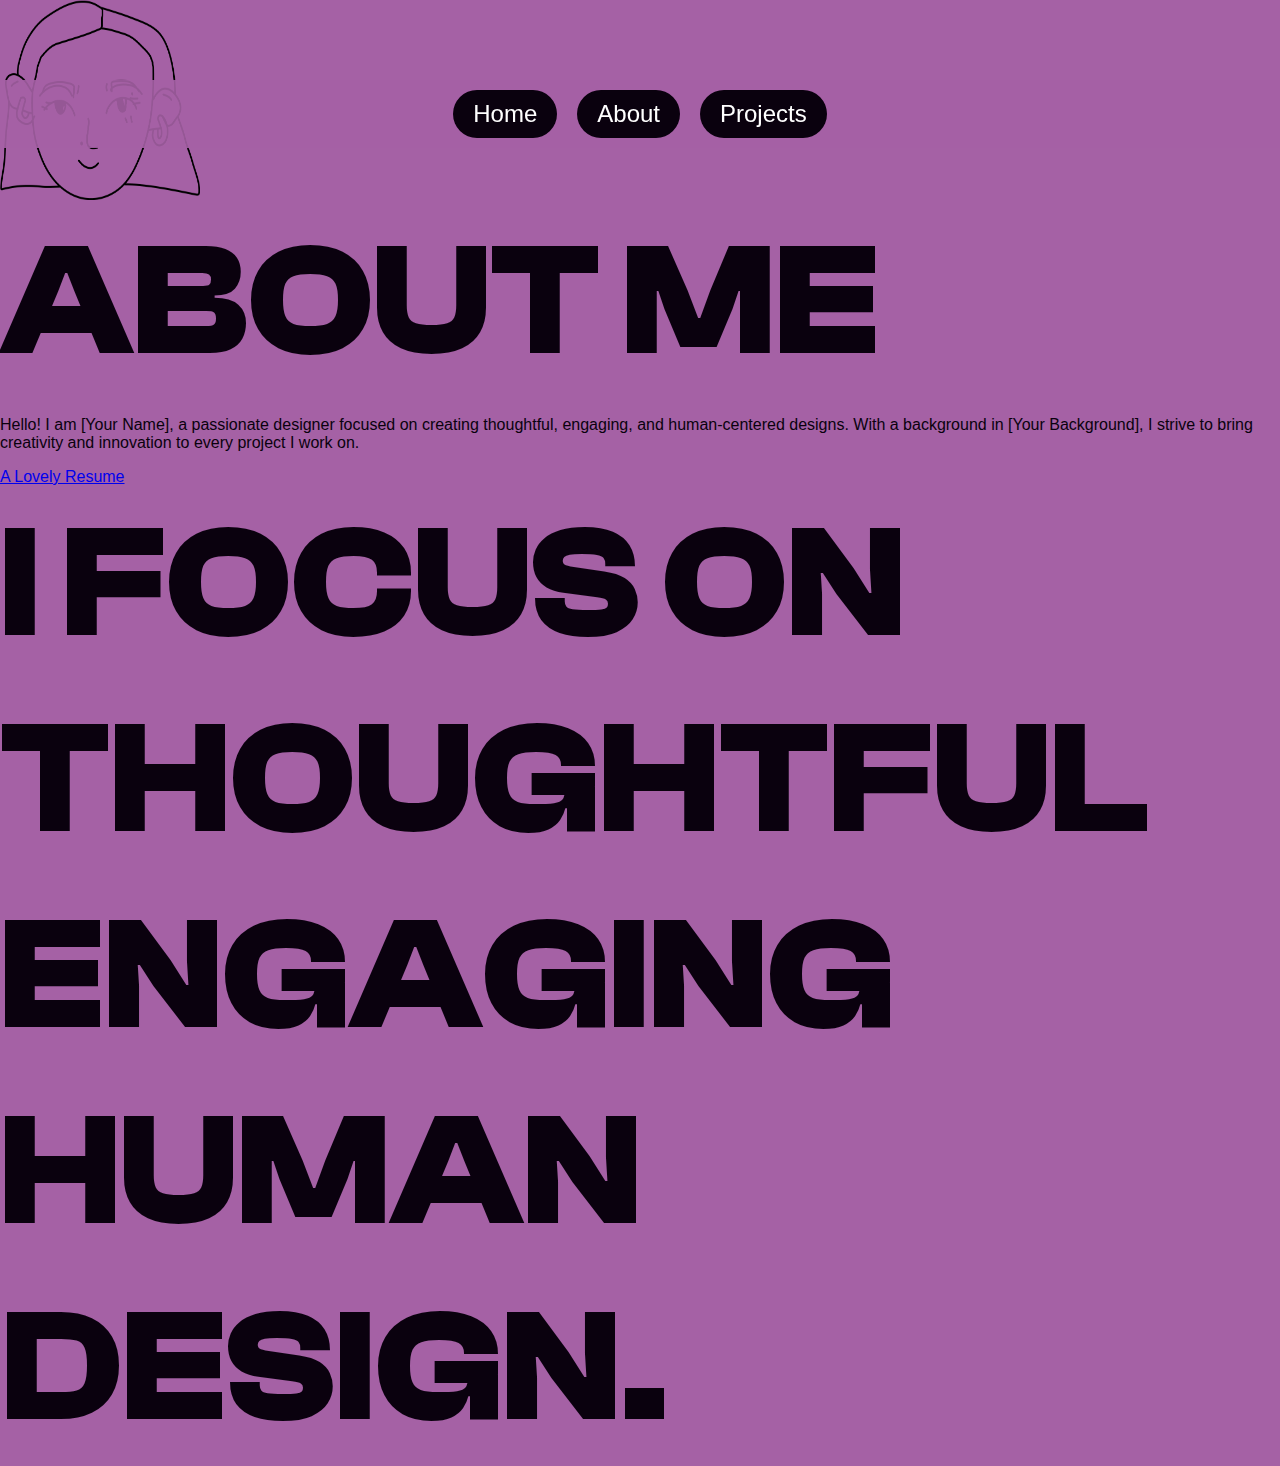
==== about.html @ 4388ec11 "purple" ====
<!DOCTYPE html>
<html lang="en">
<head>
    <meta charset="UTF-8">
    <meta name="viewport" content="width=device-width, initial-scale=1.0">
    <title>About Me</title>
    <link rel="stylesheet" href="styles.css">
</head>
<body>
    <nav>
        <a href="index.html">Home</a>
        <a href="about.html">About</a>
        <a href="projects.html">Projects</a>
    </nav>

    <div class="about-page">
        <div class="about-container">
            <img src="images/face.png" alt="Your Photo" width="200" height="200">
            <div class="summary">
                <h2>About Me</h2>
                <p>Hello! I am [Your Name], a passionate designer focused on creating thoughtful, engaging, and human-centered designs. With a background in [Your Background], I strive to bring creativity and innovation to every project I work on.</p>
                <a href="resume.pdf" class="resume-button">A Lovely Resume</a>
            </div>
        </div>

        <div class="focus-section">
            <h2>I focus on</h2>
            <div class="focus-words">
                <span class="sticker"><h1>Thoughtful</h1></span>
                <span class="sticker"><h1>Engaging</h1></span>
                <span class="sticker"><h1>Human</h1></span>
            </div>
            <h2>design.</h2>
        </div>
---- styles.css ----
@font-face {
  font-family: 'ClashDisplay-Variable';
  src: url('Fonts/WEB/fonts/ClashDisplay-Variable.eot'); /* IE9 Compat Modes */
  src: url('Fonts/WEB/fonts/ClashDisplay-Variable.eot?#iefix') format('embedded-opentype'), /* IE6-IE8 */
       url('Fonts/WEB/fonts/ClashDisplay-Variable.woff2') format('woff2'), /* Super Modern Browsers */
       url('Fonts/WEB/fonts/ClashDisplay-Variable.woff') format('woff'), /* Pretty Modern Browsers */
       url('Fonts/WEB/fonts/ClashDisplay-Variable.ttf') format('truetype'); /* Safari, Android, iOS */
  font-weight: 200 700;
  font-style: normal;
}

/* General styles */
body {
  background-color: rgb(165, 97, 165);
  color: rgb(10, 1, 14);
  font-family: Helvetica, sans-serif;
  display: flex;
  flex-direction: column;
  align-items: flex-start;
  margin: 0;
  padding: 0;
}

title-body{
  background-color: rgb(165, 97, 165);
  color: rgb(10, 1, 14);
  font-family: ClashDisplay-Variable, Helvetica, sans-serif;
  display: flex;
  flex-direction: column;
  justify-content: flex-end;
  align-items: flex-start;
  height: 100vh;
  margin: 0;
  padding: 20px;
}

nav {
  width: 100%;
  display: flex;
  justify-content: center;
  gap: 20px;
  padding: 10px 0;
  position: fixed;
  top: 80px;
  left: 0;
  background-color: rgba(165, 97, 165, 0.9);
  z-index: 100; /* Ensure the navbar is on top */
}

nav a {
  color: white;
  text-decoration: none;
  font-size: 1.5em;
  background-color: rgb(10, 1, 14); /* Semi-transparent background for buttons */
  padding: 10px 20px;
  border-radius: 25px; /* Rounded corners */
  transition: background-color 0.3s ease; /* Smooth transition for hover effect */
}

nav a:hover {
  background-color: rgba(0, 0, 0, 0.7); /* Darker background on hover */
}

header {
  margin-top: 120px; /* Push header below the nav bar */
}

h1, h2 {
  margin: 0;
  font-family: 'ClashDisplay-Variable', Helvetica, sans-serif; /* Use Clash Display for h1 */
}

h1 {
  font-size: 10em;
  text-transform: uppercase;
  font-weight: bold;
}

h2 {
  font-size: 10em;
  text-transform: uppercase;
}

/* Project Cards */
.project-cards {
  margin: 20px;
  display: grid;
  grid-template-columns: repeat(auto-fit, minmax(300px, 1fr));
  gap: 20px;
  padding: 20px;
}

.project-card {
  background-color: rgba(68, 68, 68, 0.9);
  color: #fffaf8;
  border-radius: 20px;
  box-shadow: 0 8px 16px rgba(0, 0, 0, 0.2);
  transition: transform 0.3s, box-shadow 0.3s;
  padding: 20px;
}

.project-card:hover {
  transform: translateY(-5px);
  box-shadow: 0 12px 24px rgba(0, 0, 0, 0.3);
}

.project-card img {
  max-width: 100%;
  border-radius: 10px;
  margin-bottom: 10px;
}

iframe {
  border: 1px solid rgba(0, 0, 0, 0.1);
  width: 100%;
  height: 450px;
}

.learn-more-button {
  display: inline-block;
  margin-top: 15px;
  padding: 10px 20px;
  background-color: #333;
  color: white;
  text-decoration: none;
  border-radius: 5px;
  font-size: 16px;
  font-weight: bold;
  transition: background-color 0.3s ease, transform 0.2s ease;
}

.learn-more-button:hover {
  background-color: #555;
  transform: translateY(-3px);
}

/* Footer */
footer {
  text-align: center;
  margin-top: 20px;
  padding: 20px;
  background-color: rgba(165, 97, 165, 0.9);
  color: #fff;
}
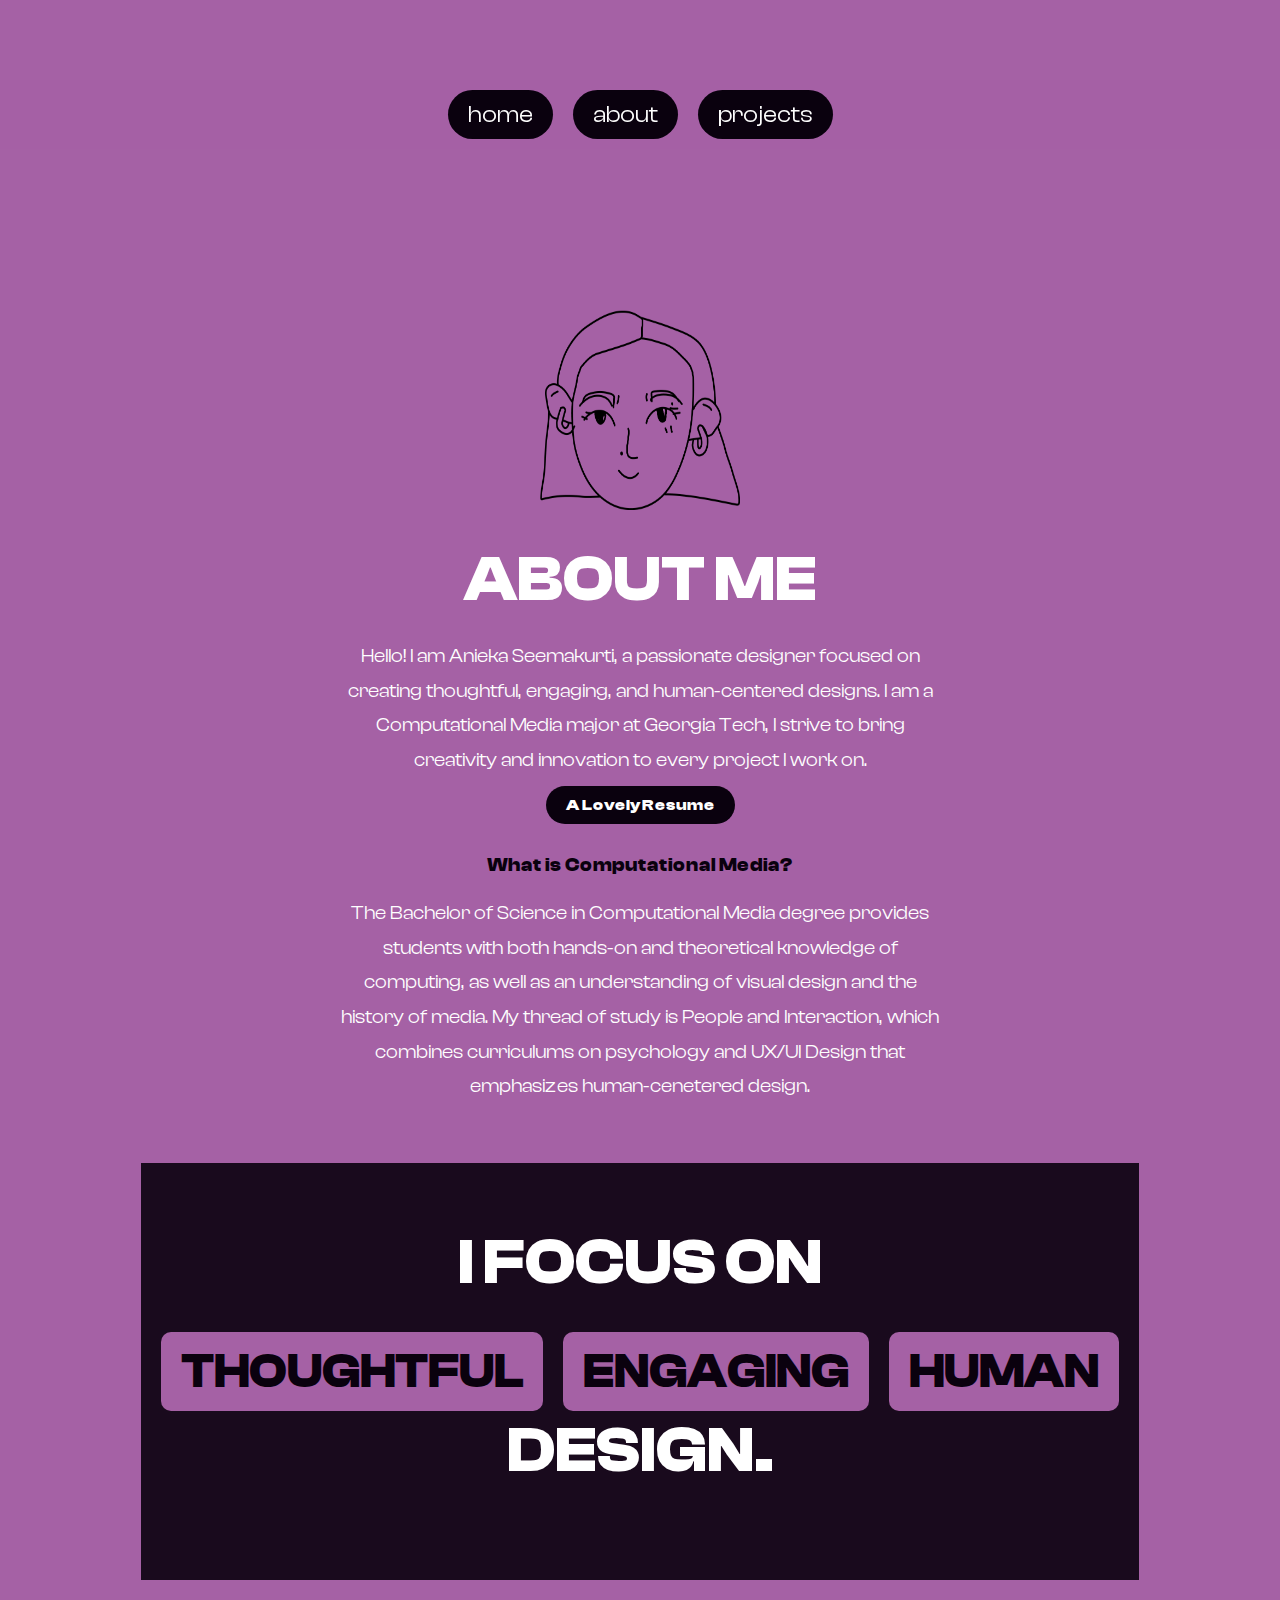
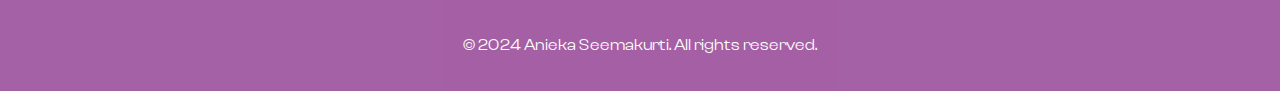
==== commit de5d1405: "update" ====
--- a/about.html
+++ b/about.html
@@ -6,31 +6,44 @@
     <title>About Me</title>
     <link rel="stylesheet" href="styles.css">
 </head>
-<body>
+<body class="about-page">
     <nav>
-        <a href="index.html">Home</a>
-        <a href="about.html">About</a>
-        <a href="projects.html">Projects</a>
+        <a href="index.html">home</a>
+        <a href="about.html">about</a>
+        <a href="projects.html">projects</a>
     </nav>
 
-    <div class="about-page">
+    <header>
         <div class="about-container">
             <img src="images/face.png" alt="Your Photo" width="200" height="200">
             <div class="summary">
                 <h2>About Me</h2>
-                <p>Hello! I am [Your Name], a passionate designer focused on creating thoughtful, engaging, and human-centered designs. With a background in [Your Background], I strive to bring creativity and innovation to every project I work on.</p>
+                <p>Hello! I am Anieka Seemakurti, a passionate designer focused on creating thoughtful, engaging, and human-centered designs. I am a Computational Media major at Georgia Tech, I strive to bring creativity and innovation to every project I work on.</p>
                 <a href="resume.pdf" class="resume-button">A Lovely Resume</a>
+                <br><br>
+                <h3>What is Computational Media?</h3>
+                <p>The Bachelor of Science in Computational Media degree provides students with both hands-on and theoretical knowledge of computing, as well as an understanding of visual design and the history of media. My thread of
+                    study is People and Interaction, which combines curriculums on psychology and UX/UI Design that emphasizes human-cenetered design.</p>
             </div>
         </div>
+    </header>
 
-        <div class="focus-section">
-            <h2>I focus on</h2>
-            <div class="focus-words">
-                <span class="sticker"><h1>Thoughtful</h1></span>
-                <span class="sticker"><h1>Engaging</h1></span>
-                <span class="sticker"><h1>Human</h1></span>
-            </div>
-            <h2>design.</h2>
+    <section class="focus-section">
+        <h2>I focus on</h2>
+        <div class="focus-words">
+            <span class="sticker"><h1>Thoughtful</h1></span>
+            <span class="sticker"><h1>Engaging</h1></span>
+            <span class="sticker"><h1>Human</h1></span>
         </div>
+        <h2>design.</h2>
+    </section>
+
+    <footer>
+        <p>&copy; 2024 Anieka Seemakurti. All rights reserved.</p>
+    </footer>
+</body>
+</html>
+
+
 
     --- a/styles.css
+++ b/styles.css
@@ -13,7 +13,7 @@
 body {
   background-color: rgb(165, 97, 165);
   color: rgb(10, 1, 14);
-  font-family: Helvetica, sans-serif;
+  font-family: 'ClashDisplay-Variable', Helvetica, sans-serif; /* Updated font to ClashDisplay-Variable */
   display: flex;
   flex-direction: column;
   align-items: flex-start;
@@ -21,10 +21,10 @@
   padding: 0;
 }
 
-title-body{
+title-body {
   background-color: rgb(165, 97, 165);
   color: rgb(10, 1, 14);
-  font-family: ClashDisplay-Variable, Helvetica, sans-serif;
+  font-family: 'ClashDisplay-Variable', Helvetica, sans-serif;
   display: flex;
   flex-direction: column;
   justify-content: flex-end;
@@ -45,6 +45,7 @@
   left: 0;
   background-color: rgba(165, 97, 165, 0.9);
   z-index: 100; /* Ensure the navbar is on top */
+  font-family: 'ClashDisplay-Variable', Helvetica, sans-serif; /* Consistent font */
 }
 
 nav a {
@@ -77,7 +78,7 @@
 }
 
 h2 {
-  font-size: 10em;
+  font-size: 6em;
   text-transform: uppercase;
 }
 
@@ -85,7 +86,7 @@
 .project-cards {
   margin: 20px;
   display: grid;
-  grid-template-columns: repeat(auto-fit, minmax(300px, 1fr));
+  grid-template-columns: repeat(auto-fit, minmax(2, 1fr));
   gap: 20px;
   padding: 20px;
 }
@@ -134,6 +135,19 @@
   transform: translateY(-3px);
 }
 
+title {
+  display: flex;
+  flex-direction: column;
+  justify-content: flex-end;
+  align-items: flex-start;
+  height: 20vh;
+  margin: 0;
+  padding: 2px;
+  font-size: 8rem;
+  font: 'ClashDisplay-Variable';
+  font-weight: 700;
+}
+
 /* Footer */
 footer {
   text-align: center;
@@ -142,3 +156,83 @@
   background-color: rgba(165, 97, 165, 0.9);
   color: #fff;
 }
+
+/* About Page Specific Styles */
+.about-page {
+  background-color: rgb(165, 97, 165); /* Matches site background */
+  color: rgb(10, 1, 14); /* Matches site text color */
+  font-family: 'ClashDisplay-Variable', Helvetica, sans-serif;
+  display: flex;
+  flex-direction: column;
+  align-items: center;
+  padding-top: 150px; /* Offset for fixed nav */
+}
+
+.about-page .about-container {
+  display: flex;
+  flex-direction: column;
+  align-items: center;
+  text-align: center;
+  gap: 30px;
+  padding: 40px 20px;
+  max-width: 800px;
+}
+
+.about-page .summary h2 {
+  font-size: 4rem;
+  text-transform: uppercase;
+  color: white; /* Contrast with background */
+  margin-bottom: 20px;
+}
+
+.about-page .summary p {
+  font-size: 1.2rem;
+  line-height: 1.8;
+  color: white;
+  max-width: 600px;
+}
+
+.about-page .resume-button {
+  background-color: rgb(10, 1, 14);
+  color: white;
+  padding: 10px 20px;
+  border-radius: 25px;
+  font-size: 1rem;
+  text-decoration: none;
+  font-weight: bold;
+  transition: background-color 0.3s ease, transform 0.2s ease;
+}
+
+.about-page .resume-button:hover {
+  background-color: rgba(0, 0, 0, 0.7); /* Matches hover style in nav */
+  transform: translateY(-3px);
+}
+
+.about-page .focus-section {
+  text-align: center;
+  padding: 60px 20px;
+  background-color: rgba(10, 1, 14, 0.9); /* Dark background for contrast */
+  color: white;
+}
+
+.about-page .focus-section h2 {
+  font-size: 4rem;
+  margin-bottom: 30px;
+  text-transform: uppercase;
+}
+
+.about-page .focus-words {
+  display: flex;
+  flex-wrap: wrap;
+  justify-content: center;
+  gap: 20px;
+}
+
+.about-page .focus-words h1 {
+  font-size: 3rem;
+  font-weight: bold;
+  background-color: rgb(165, 97, 165);
+  padding: 10px 20px;
+  border-radius: 10px;
+  color: rgb(10, 1, 14); 
+}
